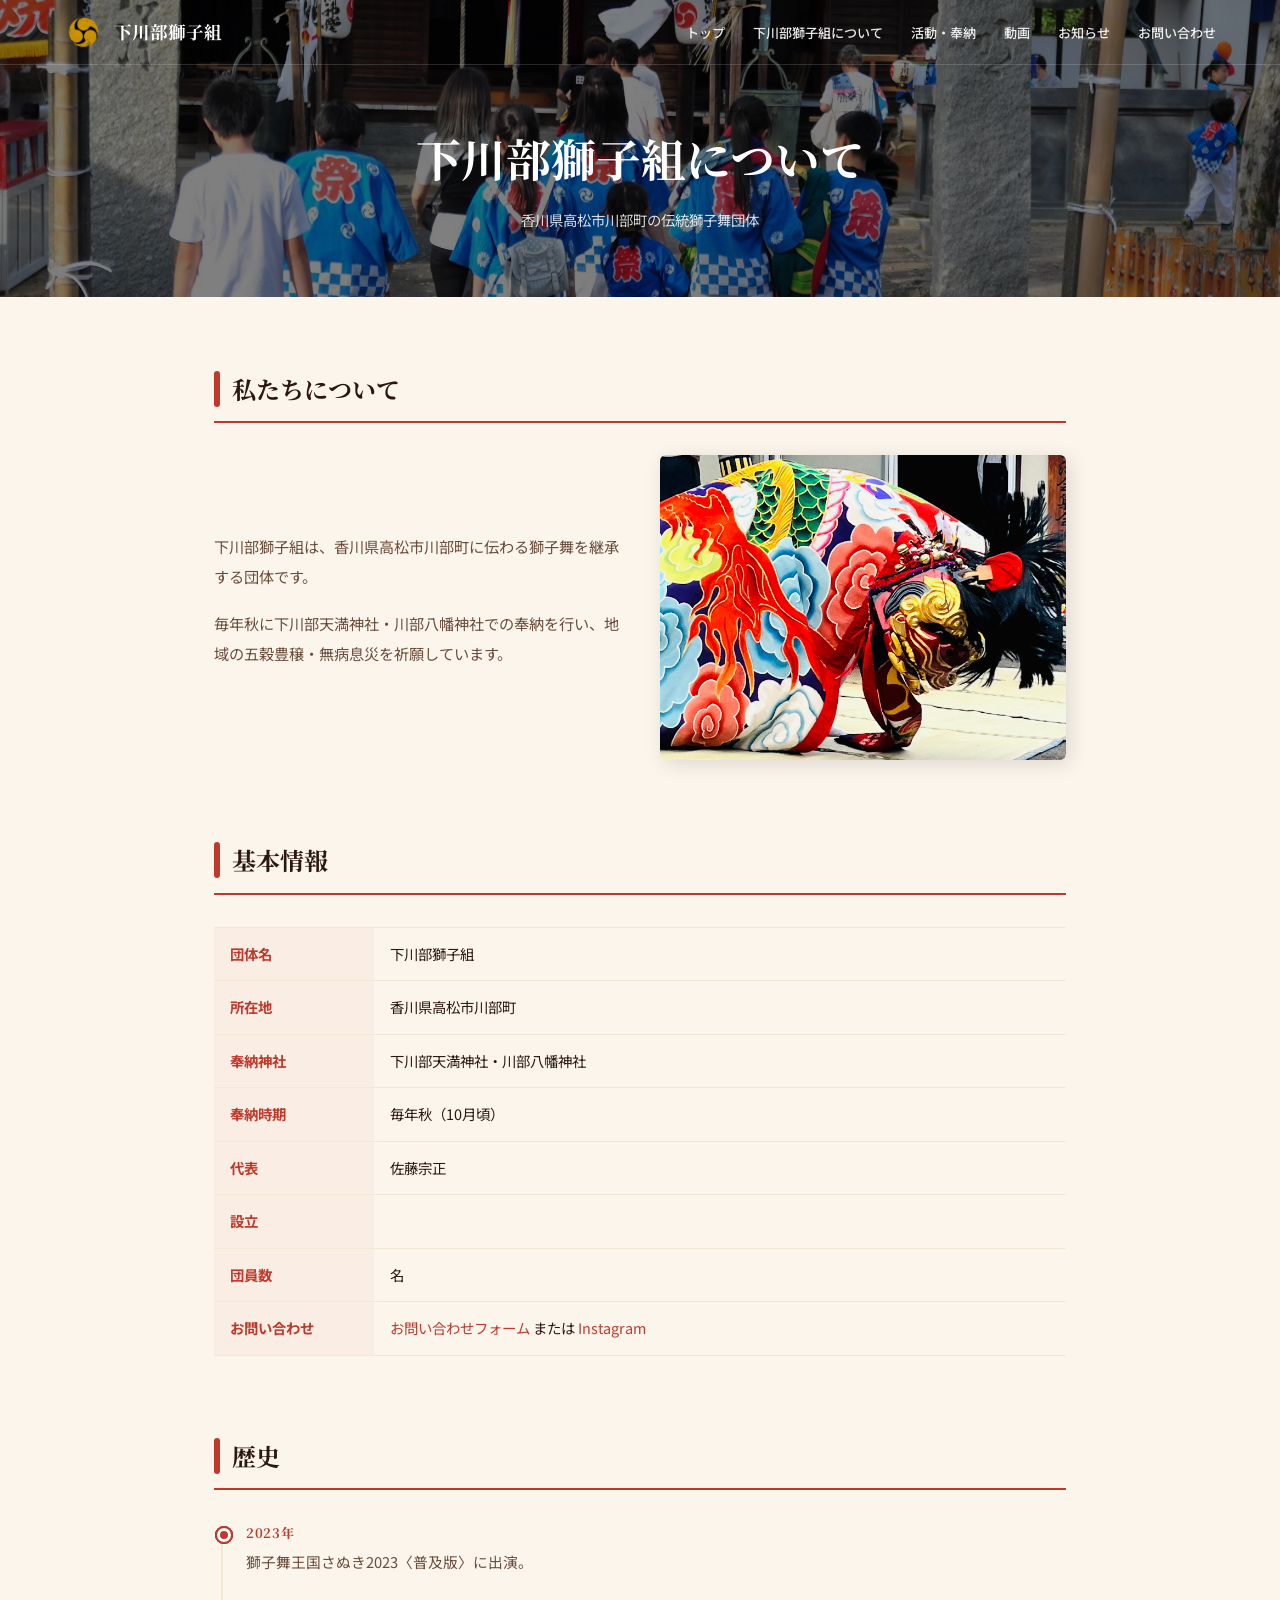
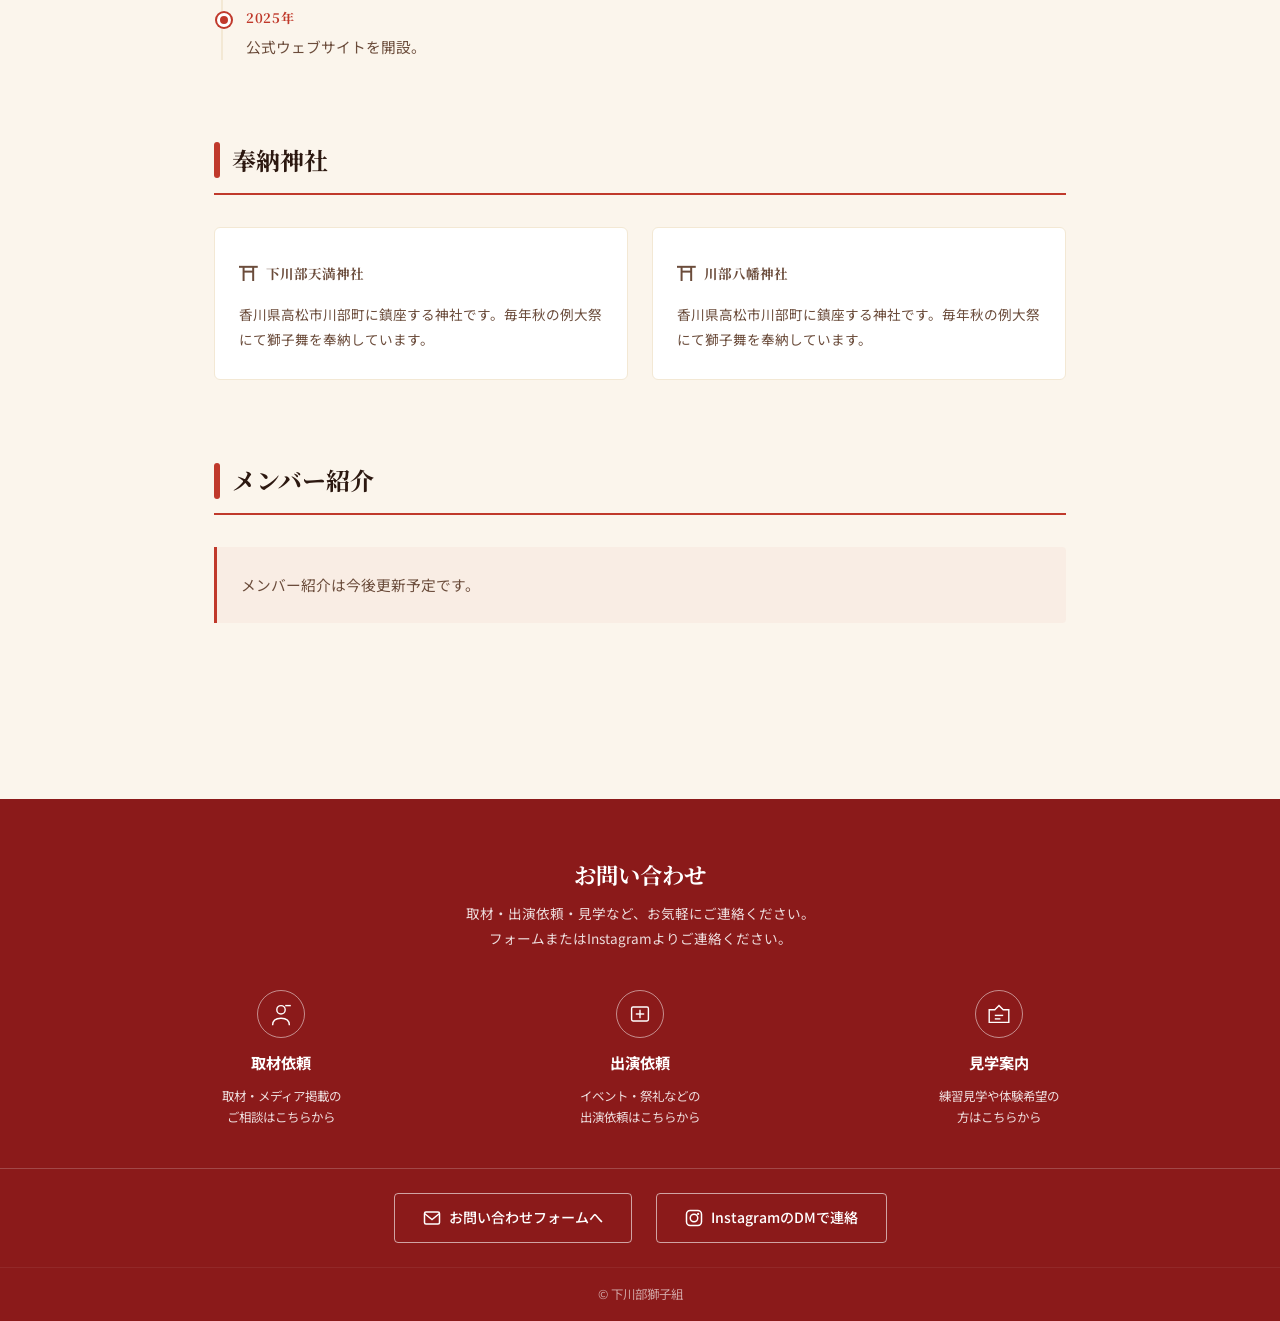
==== about.html @ dc4bf7c5 "Initial commit: 下川部獅子組 Webサイト Co-Authored-By: Claude Sonnet 4.6 <noreply@anthropic.com>" ====
<!DOCTYPE html>
<html lang="ja">
<head>
  <meta charset="UTF-8">
  <meta name="viewport" content="width=device-width, initial-scale=1.0">
  <title>下川部獅子組について | 下川部獅子組</title>
  <link rel="icon" type="image/png" href="images/kamon.png">
  <link rel="apple-touch-icon" href="images/kamon.png">
  <link rel="stylesheet" href="css/style.css">
  <link rel="preconnect" href="https://fonts.googleapis.com">
  <link rel="preconnect" href="https://fonts.gstatic.com" crossorigin>
  <link href="https://fonts.googleapis.com/css2?family=Noto+Serif+JP:wght@400;600;700&family=Noto+Sans+JP:wght@400;500;700&display=swap" rel="stylesheet">
  <style>
    /* ===== ページヒーロー ===== */
    .page-hero {
      background-color: var(--red);
      background-image: url('images/gallery6.jpg');
      background-size: cover;
      background-position: center 30%;
      position: relative;
      padding: 120px 24px 64px;
      text-align: center;
      color: var(--white);
    }
    .page-hero::before {
      content: '';
      position: absolute;
      inset: 0;
      background: rgba(0,0,0,0.5);
    }
    .page-hero-inner { position: relative; z-index: 1; }
    .page-hero h1 {
      font-family: var(--serif);
      font-size: clamp(1.8rem, 4vw, 2.8rem);
      font-weight: 700;
      margin-bottom: 12px;
    }
    .page-hero p {
      font-size: 0.9rem;
      opacity: 0.85;
    }

    /* ===== ページ本文 ===== */
    .about-body {
      max-width: 900px;
      margin: 0 auto;
      padding: 72px 24px 96px;
    }

    /* セクション見出し */
    .about-section { margin-bottom: 80px; }
    .about-section-title {
      font-family: var(--serif);
      font-size: 1.5rem;
      font-weight: 700;
      color: var(--text);
      padding-bottom: 12px;
      border-bottom: 2px solid var(--red);
      margin-bottom: 32px;
      display: flex;
      align-items: center;
      gap: 12px;
    }
    .about-section-title::before {
      content: '';
      display: inline-block;
      width: 6px;
      height: 1.5em;
      background: var(--red);
      border-radius: 3px;
      flex-shrink: 0;
    }

    /* 概要 */
    .about-summary {
      display: grid;
      grid-template-columns: 1fr 1fr;
      gap: 40px;
      align-items: center;
    }
    .about-summary-text p {
      font-size: 0.95rem;
      line-height: 2;
      color: var(--text-light);
      margin-bottom: 16px;
    }
    .about-summary-img {
      border-radius: 6px;
      overflow: hidden;
      box-shadow: 4px 4px 20px rgba(0,0,0,0.12);
      aspect-ratio: 4/3;
    }
    .about-summary-img img { width: 100%; height: 100%; object-fit: cover; }

    /* 基本情報テーブル */
    .info-table { width: 100%; border-collapse: collapse; }
    .info-table th,
    .info-table td {
      padding: 14px 16px;
      font-size: 0.9rem;
      border-bottom: 1px solid var(--cream-dark);
      text-align: left;
      vertical-align: top;
      line-height: 1.7;
    }
    .info-table th {
      width: 160px;
      font-weight: 700;
      color: var(--red);
      background: rgba(192,57,43,0.04);
      white-space: nowrap;
    }
    .info-table tr:first-child th,
    .info-table tr:first-child td { border-top: 1px solid var(--cream-dark); }

    /* 歴史タイムライン */
    .timeline { position: relative; padding-left: 32px; }
    .timeline::before {
      content: '';
      position: absolute;
      left: 7px;
      top: 6px;
      bottom: 0;
      width: 2px;
      background: var(--cream-dark);
    }
    .timeline-item { position: relative; margin-bottom: 32px; }
    .timeline-item::before {
      content: '';
      position: absolute;
      left: -29px;
      top: 6px;
      width: 14px;
      height: 14px;
      border-radius: 50%;
      background: var(--red);
      border: 3px solid var(--white);
      box-shadow: 0 0 0 2px var(--red);
    }
    .timeline-year {
      font-family: var(--serif);
      font-size: 0.82rem;
      font-weight: 700;
      color: var(--red);
      margin-bottom: 4px;
      letter-spacing: 0.05em;
    }
    .timeline-text {
      font-size: 0.92rem;
      line-height: 1.8;
      color: var(--text-light);
    }

    /* メンバー紹介 */
    .members-grid {
      display: grid;
      grid-template-columns: repeat(auto-fill, minmax(180px, 1fr));
      gap: 24px;
    }
    .member-card {
      text-align: center;
    }
    .member-photo {
      width: 120px;
      height: 120px;
      border-radius: 50%;
      object-fit: cover;
      margin: 0 auto 12px;
      display: block;
      background: var(--cream-dark);
      border: 3px solid var(--white);
      box-shadow: 0 3px 12px rgba(0,0,0,0.1);
    }
    .member-photo-placeholder {
      width: 120px;
      height: 120px;
      border-radius: 50%;
      margin: 0 auto 12px;
      display: flex;
      align-items: center;
      justify-content: center;
      background: var(--cream-dark);
      border: 3px solid var(--white);
      box-shadow: 0 3px 12px rgba(0,0,0,0.1);
      color: var(--text-light);
      font-size: 2.5rem;
    }
    .member-name {
      font-family: var(--serif);
      font-size: 1rem;
      font-weight: 700;
      color: var(--text);
      margin-bottom: 4px;
    }
    .member-role {
      font-size: 0.78rem;
      color: var(--red);
      font-weight: 600;
      margin-bottom: 6px;
    }
    .member-note {
      font-size: 0.78rem;
      color: var(--text-light);
      line-height: 1.6;
    }

    /* 奉納神社 */
    .shrine-cards {
      display: grid;
      grid-template-columns: 1fr 1fr;
      gap: 24px;
    }
    .shrine-card {
      border: 1.5px solid var(--cream-dark);
      border-radius: 6px;
      padding: 28px 24px;
      background: var(--white);
    }
    .shrine-card-name {
      font-family: var(--serif);
      font-size: 1.1rem;
      font-weight: 700;
      color: var(--text);
      margin-bottom: 12px;
      display: flex;
      align-items: center;
      gap: 8px;
    }
    .shrine-card-name::before {
      content: '⛩';
      font-size: 1.2rem;
    }
    .shrine-card p {
      font-size: 0.85rem;
      color: var(--text-light);
      line-height: 1.8;
    }

    /* レスポンシブ */
    @media (max-width: 640px) {
      .about-summary { grid-template-columns: 1fr; }
      .about-summary-img { order: -1; }
      .shrine-cards { grid-template-columns: 1fr; }
      .info-table th { width: 100px; }
    }
  </style>
</head>
<body>

  <header class="site-header scrolled">
    <div class="header-inner">
      <a href="index.html" class="site-logo">
        <img src="images/kamon.png" alt="下川部獅子組 家紋" class="kamon">
        <span class="site-name">下川部獅子組</span>
      </a>
      <nav class="global-nav">
        <ul>
          <li><a href="index.html">トップ</a></li>
          <li><a href="about.html" class="active">下川部獅子組について</a></li>
          <li><a href="index.html#activities">活動・奉納</a></li>
          <li><a href="index.html#video">動画</a></li>
          <li><a href="index.html#news">お知らせ</a></li>
          <li><a href="contact.html">お問い合わせ</a></li>
        </ul>
      </nav>
      <button class="hamburger" id="hamburger" aria-label="メニューを開く">
        <span></span><span></span><span></span>
      </button>
    </div>
  </header>

  <!-- ページヒーロー -->
  <div class="page-hero">
    <div class="page-hero-inner">
      <h1>下川部獅子組について</h1>
      <p>香川県高松市川部町の伝統獅子舞団体</p>
    </div>
  </div>

  <div class="about-body">

    <!-- 概要 -->
    <section class="about-section">
      <h2 class="about-section-title">私たちについて</h2>
      <div class="about-summary">
        <div class="about-summary-text">
          <p>下川部獅子組は、香川県高松市川部町に伝わる獅子舞を継承する団体です。</p>
          <p>毎年秋に下川部天満神社・川部八幡神社での奉納を行い、地域の五穀豊穣・無病息災を祈願しています。</p>
          <p><!-- 設立の経緯や活動への思いなどを追記してください --></p>
        </div>
        <div class="about-summary-img">
          <img src="images/gallery4.jpg" alt="下川部獅子組">
        </div>
      </div>
    </section>

    <!-- 基本情報 -->
    <section class="about-section">
      <h2 class="about-section-title">基本情報</h2>
      <table class="info-table">
        <tr>
          <th>団体名</th>
          <td>下川部獅子組</td>
        </tr>
        <tr>
          <th>所在地</th>
          <td>香川県高松市川部町</td>
        </tr>
        <tr>
          <th>奉納神社</th>
          <td>下川部天満神社・川部八幡神社</td>
        </tr>
        <tr>
          <th>奉納時期</th>
          <td>毎年秋（10月頃）</td>
        </tr>
        <tr>
          <th>代表</th>
          <td>佐藤宗正</td>
        </tr>
        <tr>
          <th>設立</th>
          <td><!-- 設立年を記入 --></td>
        </tr>
        <tr>
          <th>団員数</th>
          <td><!-- 団員数を記入 -->名</td>
        </tr>
        <tr>
          <th>お問い合わせ</th>
          <td>
            <a href="contact.html" style="color:var(--red);">お問い合わせフォーム</a> または
            <a href="https://www.instagram.com/shimokawanabe/" target="_blank" rel="noopener" style="color:var(--red);">Instagram</a>
          </td>
        </tr>
      </table>
    </section>

    <!-- 歴史 -->
    <section class="about-section">
      <h2 class="about-section-title">歴史</h2>
      <div class="timeline">
        <div class="timeline-item">
          <p class="timeline-year"><!-- 年 --></p>
          <p class="timeline-text"><!-- 創設・起源などを記入 --></p>
        </div>
        <div class="timeline-item">
          <p class="timeline-year"><!-- 年 --></p>
          <p class="timeline-text"><!-- 主な出来事を記入 --></p>
        </div>
        <div class="timeline-item">
          <p class="timeline-year"><!-- 年 --></p>
          <p class="timeline-text"><!-- 主な出来事を記入 --></p>
        </div>
        <div class="timeline-item">
          <p class="timeline-year">2023年</p>
          <p class="timeline-text">獅子舞王国さぬき2023〈普及版〉に出演。</p>
        </div>
        <div class="timeline-item">
          <p class="timeline-year">2025年</p>
          <p class="timeline-text">公式ウェブサイトを開設。</p>
        </div>
      </div>
    </section>

    <!-- 奉納神社 -->
    <section class="about-section">
      <h2 class="about-section-title">奉納神社</h2>
      <div class="shrine-cards">
        <div class="shrine-card">
          <p class="shrine-card-name">下川部天満神社</p>
          <p>香川県高松市川部町に鎮座する神社です。毎年秋の例大祭にて獅子舞を奉納しています。</p>
        </div>
        <div class="shrine-card">
          <p class="shrine-card-name">川部八幡神社</p>
          <p>香川県高松市川部町に鎮座する神社です。毎年秋の例大祭にて獅子舞を奉納しています。</p>
        </div>
      </div>
    </section>

    <!-- メンバー紹介 -->
    <section class="about-section">
      <h2 class="about-section-title">メンバー紹介</h2>
      <p style="font-size:0.92rem;color:var(--text-light);line-height:1.9;padding:24px;background:rgba(192,57,43,0.04);border-left:3px solid var(--red);border-radius:0 4px 4px 0;">
        メンバー紹介は今後更新予定です。
      </p>
    </section>

  </div>

  <footer class="site-footer" id="contact">
    <div class="footer-top">
      <p class="footer-lead">お問い合わせ</p>
      <p class="footer-sub">取材・出演依頼・見学など、お気軽にご連絡ください。<br>フォームまたはInstagramよりご連絡ください。</p>
      <div class="footer-cols">
        <div class="footer-col">
          <div class="footer-col-icon">
            <svg viewBox="0 0 40 40"><circle cx="20" cy="14" r="6" fill="none" stroke="white" stroke-width="2"/><path d="M8 36 Q8 26 20 26 Q32 26 32 36" fill="none" stroke="white" stroke-width="2"/><line x1="26" y1="8" x2="34" y2="8" stroke="white" stroke-width="2"/></svg>
          </div>
          <p class="footer-col-title">取材依頼</p>
          <p class="footer-col-text">取材・メディア掲載の<br>ご相談はこちらから</p>
        </div>
        <div class="footer-col">
          <div class="footer-col-icon">
            <svg viewBox="0 0 40 40"><rect x="8" y="10" width="24" height="20" rx="2" fill="none" stroke="white" stroke-width="2"/><line x1="14" y1="20" x2="26" y2="20" stroke="white" stroke-width="2"/><line x1="20" y1="14" x2="20" y2="26" stroke="white" stroke-width="2"/></svg>
          </div>
          <p class="footer-col-title">出演依頼</p>
          <p class="footer-col-text">イベント・祭礼などの<br>出演依頼はこちらから</p>
        </div>
        <div class="footer-col">
          <div class="footer-col-icon">
            <svg viewBox="0 0 40 40"><path d="M20 8 L26 14 L34 14 L34 32 L6 32 L6 14 L14 14 Z" fill="none" stroke="white" stroke-width="2"/><line x1="14" y1="22" x2="26" y2="22" stroke="white" stroke-width="2"/><line x1="14" y1="27" x2="22" y2="27" stroke="white" stroke-width="2"/></svg>
          </div>
          <p class="footer-col-title">見学案内</p>
          <p class="footer-col-text">練習見学や体験希望の<br>方はこちらから</p>
        </div>
      </div>
    </div>
    <div class="footer-bottom">
      <a href="contact.html" class="footer-btn">
        <svg viewBox="0 0 24 24" class="footer-btn-icon"><rect x="2" y="4" width="20" height="16" rx="2" fill="none" stroke="currentColor" stroke-width="2"/><path d="M2 6 L12 14 L22 6" fill="none" stroke="currentColor" stroke-width="2"/></svg>
        お問い合わせフォームへ
      </a>
      <a href="https://www.instagram.com/shimokawanabe/" target="_blank" rel="noopener" class="footer-btn">
        <svg viewBox="0 0 24 24" class="footer-btn-icon"><rect x="2" y="2" width="20" height="20" rx="5" fill="none" stroke="currentColor" stroke-width="2"/><circle cx="12" cy="12" r="5" fill="none" stroke="currentColor" stroke-width="2"/><circle cx="17.5" cy="6.5" r="1.5" fill="currentColor"/></svg>
        InstagramのDMで連絡
      </a>
    </div>
    <p class="footer-copy">© 下川部獅子組</p>
  </footer>

  <script src="js/main.js"></script>
</body>
</html>
---- css/style.css ----
/* ===== リセット & ベース ===== */
*, *::before, *::after { box-sizing: border-box; margin: 0; padding: 0; }

:root {
  --red:        #C0392B;
  --red-dark:   #8B1A1A;
  --red-light:  rgba(192, 57, 43, 0.08);
  --gold:       #C9A84C;
  --cream:      #FBF5EC;
  --cream-dark: #F3E8D4;
  --text:       #2C1810;
  --text-light: #6B4C3B;
  --white:      #FFFFFF;
  --serif:      'Noto Serif JP', serif;
  --sans:       'Noto Sans JP', sans-serif;
}

html { scroll-behavior: smooth; }

body {
  font-family: var(--sans);
  background: var(--cream);
  color: var(--text);
  line-height: 1.7;
}

img { display: block; max-width: 100%; height: auto; object-fit: cover; }
a { text-decoration: none; color: inherit; }
ul { list-style: none; }

/* ===== ヘッダー ===== */
.site-header {
  position: fixed;
  top: 0;
  left: 0;
  right: 0;
  z-index: 100;
  background: transparent;
  border-bottom: 1px solid rgba(255,255,255,0.15);
  transition: background 0.35s, border-color 0.35s, box-shadow 0.35s;
}
.site-header.scrolled {
  background: var(--white);
  border-bottom-color: var(--red);
  box-shadow: 0 2px 12px rgba(0,0,0,0.08);
}

.header-inner {
  max-width: 1200px;
  margin: 0 auto;
  padding: 0 24px;
  height: 64px;
  display: flex;
  align-items: center;
  justify-content: space-between;
  gap: 24px;
}

.site-logo {
  display: flex;
  align-items: center;
  gap: 10px;
  flex-shrink: 0;
}

.kamon { width: 40px; height: 40px; object-fit: contain; }

.site-name {
  font-family: var(--serif);
  font-size: 1.1rem;
  font-weight: 700;
  color: var(--white);
  white-space: nowrap;
  transition: color 0.35s;
}
.site-header.scrolled .site-name { color: var(--red); }

.global-nav ul {
  display: flex;
  gap: 28px;
  align-items: center;
}

.global-nav a {
  font-size: 0.82rem;
  font-weight: 500;
  color: rgba(255,255,255,0.9);
  white-space: nowrap;
  padding: 4px 0;
  border-bottom: 2px solid transparent;
  transition: color 0.2s, border-color 0.2s;
}
.global-nav a:hover { color: var(--white); border-bottom-color: rgba(255,255,255,0.7); }
.site-header.scrolled .global-nav a { color: var(--text); }
.site-header.scrolled .global-nav a:hover { color: var(--red); border-bottom-color: var(--red); }

.hamburger {
  display: none;
  flex-direction: column;
  gap: 5px;
  background: none;
  border: none;
  cursor: pointer;
  padding: 4px;
}

.hamburger span {
  display: block;
  width: 24px;
  height: 2px;
  background: var(--white);
  border-radius: 2px;
  transition: transform 0.3s, opacity 0.3s, background 0.35s;
}
.site-header.scrolled .hamburger span { background: var(--text); }

/* ===== セクション共通 ===== */
.section-header {
  display: flex;
  align-items: center;
  gap: 10px;
  margin-bottom: 32px;
}

.section-icon { font-size: 1.4rem; }

.section-title {
  font-family: var(--serif);
  font-size: 1.6rem;
  font-weight: 700;
  color: var(--text);
  position: relative;
}

.section-title::after {
  content: '';
  display: block;
  width: 40px;
  height: 3px;
  background: var(--red);
  margin-top: 6px;
}

.section-footer { text-align: center; margin-top: 32px; }

/* ===== ヒーロー（全画面） ===== */
.hero {
  position: relative;
  height: 100vh;
  min-height: 600px;
  display: flex;
  flex-direction: column;
  justify-content: center;
  overflow: hidden;
}

/* スライドショー */
.hero-slides {
  position: absolute;
  inset: 0;
}
.hero-slide {
  position: absolute;
  inset: 0;
  background-size: cover;
  background-position: center;
  opacity: 0;
  transition: opacity 1.2s ease-in-out;
}
.hero-slide.active { opacity: 1; }

.hero-overlay {
  position: absolute;
  inset: 0;
  background: linear-gradient(
    to bottom,
    rgba(0,0,0,0.45) 0%,
    rgba(0,0,0,0.3) 50%,
    rgba(0,0,0,0.6) 100%
  );
}

/* インジケータードット */
.hero-dots {
  position: absolute;
  bottom: 108px;
  left: 50%;
  transform: translateX(-50%);
  display: flex;
  gap: 8px;
  z-index: 2;
}
.hero-dot {
  width: 8px;
  height: 8px;
  border-radius: 50%;
  background: rgba(255,255,255,0.4);
  transition: background 0.3s, transform 0.3s;
  cursor: pointer;
}
.hero-dot.active {
  background: var(--white);
  transform: scale(1.3);
}

.hero-content {
  position: relative;
  z-index: 1;
  max-width: 1200px;
  width: 100%;
  margin: 0 auto;
  padding: 0 48px;
  padding-bottom: 120px;
}

.hero-catch {
  font-family: var(--serif);
  font-size: 1rem;
  color: rgba(255,255,255,0.85);
  font-weight: 600;
  margin-bottom: 12px;
  letter-spacing: 0.08em;
}

.hero-title {
  font-family: var(--serif);
  font-size: clamp(2.8rem, 6vw, 5rem);
  font-weight: 700;
  color: var(--white);
  line-height: 1.15;
  margin-bottom: 24px;
  text-shadow: 2px 2px 12px rgba(0,0,0,0.4);
}

.hero-desc {
  font-size: 0.92rem;
  color: rgba(255,255,255,0.85);
  line-height: 2;
  margin-bottom: 36px;
}

/* 奉納日ボックス */
.honoubi-box {
  border: 1.5px solid rgba(201,168,76,0.8);
  border-radius: 4px;
  padding: 20px 28px;
  background: rgba(0,0,0,0.35);
  backdrop-filter: blur(4px);
  display: inline-block;
  min-width: 300px;
}

.honoubi-label {
  text-align: center;
  font-size: 0.82rem;
  color: var(--gold);
  font-weight: 700;
  margin-bottom: 16px;
  letter-spacing: 0.1em;
}

.honoubi-dates {
  display: grid;
  grid-template-columns: 1fr 1fr;
  gap: 16px;
  text-align: center;
}

.shrine-name {
  font-size: 0.75rem;
  color: rgba(255,255,255,0.7);
  margin-bottom: 4px;
}

.date-tbd {
  font-family: var(--serif);
  font-size: 1rem;
  font-weight: 700;
  color: var(--white);
  padding: 8px 0;
  border-top: 1px solid rgba(201,168,76,0.4);
}

/* 縦書きキャッチ */
.hero-catchphrase-vertical {
  position: absolute;
  top: 50%;
  right: 48px;
  transform: translateY(-60%);
  writing-mode: vertical-rl;
  font-family: var(--serif);
  font-size: 1.1rem;
  font-weight: 700;
  color: rgba(255,255,255,0.75);
  letter-spacing: 0.2em;
  line-height: 1;
  z-index: 1;
}

/* スクロールヒント */
.hero-scroll-hint {
  position: absolute;
  bottom: 80px;
  left: 50%;
  transform: translateX(-50%);
  z-index: 1;
}
.hero-scroll-hint span {
  display: block;
  width: 1px;
  height: 60px;
  background: rgba(255,255,255,0.5);
  margin: 0 auto;
  animation: scrollLine 1.8s ease-in-out infinite;
}
@keyframes scrollLine {
  0%   { transform: scaleY(0); transform-origin: top; }
  50%  { transform: scaleY(1); transform-origin: top; }
  51%  { transform: scaleY(1); transform-origin: bottom; }
  100% { transform: scaleY(0); transform-origin: bottom; }
}

/* ===== クイックナビ ===== */
.quick-nav {
  background: var(--white);
  border-top: 1px solid var(--cream-dark);
  border-bottom: 1px solid var(--cream-dark);
  display: flex;
  justify-content: center;
  flex-wrap: wrap;
  gap: 0;
  margin-top: 40px;
}

.quick-nav-item {
  display: flex;
  flex-direction: column;
  align-items: center;
  justify-content: center;
  gap: 8px;
  padding: 24px 28px;
  border-right: 1px solid var(--cream-dark);
  text-align: center;
  font-size: 0.78rem;
  color: var(--text-light);
  transition: background 0.2s, color 0.2s;
  flex: 1;
  min-width: 100px;
}

.quick-nav-item:first-child { border-left: 1px solid var(--cream-dark); }

.quick-nav-item:hover {
  background: var(--red-light);
  color: var(--red);
}

.quick-icon {
  width: 36px;
  height: 36px;
  color: var(--red);
}

/* ===== 動画セクション ===== */
.video-section {
  padding: 64px 24px;
  background: var(--cream);
  position: relative;
  overflow: hidden;
}

.video-section::before {
  content: '';
  position: absolute;
  right: 0;
  top: 0;
  width: 45%;
  height: 100%;
  background: linear-gradient(135deg, var(--cream-dark) 0%, var(--cream) 100%);
  clip-path: polygon(10% 0, 100% 0, 100% 100%, 0% 100%);
  pointer-events: none;
}

.video-inner {
  max-width: 1100px;
  margin: 0 auto;
  display: grid;
  grid-template-columns: 1fr 340px;
  gap: 48px;
  align-items: start;
  position: relative;
  z-index: 1;
}

.youtube-thumb-link {
  display: block;
  position: relative;
  border-radius: 6px;
  overflow: hidden;
  box-shadow: 4px 4px 20px rgba(0,0,0,0.15);
  aspect-ratio: 16/9;
}

.youtube-thumb {
  width: 100%;
  height: 100%;
  object-fit: cover;
  display: block;
  transition: transform 0.3s;
}

.youtube-thumb-link:hover .youtube-thumb { transform: scale(1.03); }

.youtube-play-btn {
  position: absolute;
  top: 50%;
  left: 50%;
  transform: translate(-50%, -50%);
  width: 80px;
  height: 56px;
  transition: transform 0.2s, opacity 0.2s;
  opacity: 0.92;
}

.youtube-thumb-link:hover .youtube-play-btn {
  transform: translate(-50%, -50%) scale(1.1);
  opacity: 1;
}

.video-desc {
  font-family: var(--serif);
  font-size: 1.1rem;
  font-weight: 600;
  color: var(--text);
  line-height: 1.7;
  margin-bottom: 24px;
}

.video-links { display: flex; flex-direction: column; gap: 10px; }

.video-link {
  display: flex;
  align-items: center;
  gap: 10px;
  padding: 12px 16px;
  border-radius: 4px;
  font-size: 0.88rem;
  font-weight: 500;
  border: 1.5px solid;
  transition: background 0.2s, color 0.2s;
}

.video-link .link-arrow { margin-left: auto; font-size: 1.2rem; }
.link-icon { width: 20px; height: 20px; flex-shrink: 0; }

.video-link.youtube  { color: #CC0000; border-color: #CC0000; }
.video-link.youtube:hover  { background: #CC0000; color: var(--white); }
.video-link.instagram { color: #C13584; border-color: #C13584; }
.video-link.instagram:hover { background: #C13584; color: var(--white); }
.video-link.videos   { color: var(--red); border-color: var(--red); }
.video-link.videos:hover   { background: var(--red); color: var(--white); }

.shishi-deco {
  position: absolute;
  right: 20px;
  top: 50%;
  transform: translateY(-50%);
  width: 180px;
  height: 180px;
  pointer-events: none;
  opacity: 0.6;
}

/* ===== トップ「について」セクション ===== */
.about-section-top {
  padding: 72px 24px;
  background: var(--white);
}

.about-top-inner {
  max-width: 1100px;
  margin: 0 auto;
  display: grid;
  grid-template-columns: 1fr 1fr;
  gap: 60px;
  align-items: center;
}

.about-top-img {
  border-radius: 6px;
  overflow: hidden;
  box-shadow: 4px 4px 24px rgba(0,0,0,0.14);
  aspect-ratio: 4/3;
}

.about-top-img img {
  width: 100%;
  height: 100%;
  object-fit: cover;
  transition: transform 0.4s;
}

.about-top-img:hover img { transform: scale(1.03); }

.about-top-desc {
  font-size: 0.92rem;
  color: var(--text-light);
  line-height: 2;
  margin-bottom: 24px;
}

.about-top-shrines {
  display: flex;
  flex-direction: column;
  gap: 8px;
  margin-bottom: 28px;
}

.about-top-shrine {
  display: flex;
  align-items: center;
  gap: 8px;
  font-size: 0.88rem;
  font-weight: 600;
  color: var(--text);
}

.shrine-tag { font-size: 1rem; }

@media (max-width: 768px) {
  .about-top-inner {
    grid-template-columns: 1fr;
    gap: 32px;
  }
}

/* ===== ギャラリー ===== */
.gallery-section {
  padding: 64px 24px;
  background: var(--white);
}

.gallery-section .section-header,
.gallery-section .section-footer {
  max-width: 1100px;
  margin-left: auto;
  margin-right: auto;
}

.gallery-grid {
  max-width: 1100px;
  margin: 0 auto;
  display: grid;
  grid-template-columns: repeat(4, 1fr);
  gap: 16px;
}

.gallery-item { cursor: pointer; }

.gallery-item img {
  width: 100%;
  aspect-ratio: 4/3;
  border-radius: 4px;
  box-shadow: 2px 2px 10px rgba(0,0,0,0.1);
  transition: transform 0.25s, box-shadow 0.25s;
}

.gallery-item:hover img {
  transform: scale(1.03);
  box-shadow: 4px 6px 18px rgba(0,0,0,0.18);
}

.gallery-label {
  text-align: center;
  font-size: 0.85rem;
  color: var(--text-light);
  margin-top: 10px;
}

/* ===== お知らせ ===== */
.news-section {
  padding: 64px 24px;
  background: var(--cream);
  position: relative;
  overflow: hidden;
}

.news-deco-bg {
  position: absolute;
  inset: 0;
  background-image: repeating-linear-gradient(
    45deg,
    rgba(192,57,43,0.025) 0px,
    rgba(192,57,43,0.025) 1px,
    transparent 1px,
    transparent 20px
  );
  pointer-events: none;
}

.news-inner {
  max-width: 760px;
  margin: 0 auto;
  position: relative;
  z-index: 1;
}

.news-list { display: flex; flex-direction: column; gap: 0; }

.news-item {
  display: flex;
  align-items: baseline;
  gap: 20px;
  padding: 16px 0;
  border-bottom: 1px solid var(--cream-dark);
}

.news-date {
  font-family: var(--sans);
  font-size: 0.82rem;
  color: var(--text-light);
  white-space: nowrap;
  flex-shrink: 0;
}

.news-text {
  font-size: 0.92rem;
  color: var(--text);
}

.news-floral {
  position: absolute;
  right: 40px;
  top: 50%;
  transform: translateY(-50%);
  width: 120px;
  pointer-events: none;
}

/* ===== ボタン ===== */
.btn-outline {
  display: inline-block;
  padding: 12px 32px;
  border: 2px solid var(--red);
  color: var(--red);
  font-size: 0.9rem;
  font-weight: 600;
  border-radius: 4px;
  transition: background 0.2s, color 0.2s;
}

.btn-outline:hover { background: var(--red); color: var(--white); }

.btn-text {
  display: inline-block;
  padding: 10px 24px;
  background: var(--red);
  color: var(--white);
  font-size: 0.9rem;
  font-weight: 600;
  border-radius: 4px;
  transition: background 0.2s;
}

.btn-text:hover { background: var(--red-dark); }

/* ===== フッター ===== */
.site-footer {
  background: var(--red-dark);
  color: var(--white);
}

.footer-top {
  max-width: 1100px;
  margin: 0 auto;
  padding: 56px 24px 40px;
  text-align: center;
}

.footer-lead {
  font-family: var(--serif);
  font-size: 1.4rem;
  font-weight: 700;
  margin-bottom: 8px;
}

.footer-sub {
  font-size: 0.85rem;
  opacity: 0.85;
  margin-bottom: 40px;
  line-height: 1.8;
}

.footer-cols {
  display: grid;
  grid-template-columns: repeat(3, 1fr);
  gap: 24px;
  text-align: center;
}

.footer-col { display: flex; flex-direction: column; align-items: center; gap: 8px; }

.footer-col-icon {
  width: 48px;
  height: 48px;
  border: 1.5px solid rgba(255,255,255,0.5);
  border-radius: 50%;
  display: flex;
  align-items: center;
  justify-content: center;
  margin-bottom: 4px;
}

.footer-col-icon svg { width: 28px; height: 28px; }

.footer-col-title {
  font-weight: 700;
  font-size: 0.95rem;
  margin-bottom: 2px;
}

.footer-col-text { font-size: 0.78rem; opacity: 0.85; line-height: 1.7; }

.footer-bottom {
  border-top: 1px solid rgba(255,255,255,0.2);
  padding: 24px;
  display: flex;
  justify-content: center;
  gap: 24px;
  flex-wrap: wrap;
}

.footer-btn {
  display: flex;
  align-items: center;
  gap: 8px;
  padding: 12px 28px;
  border: 1.5px solid rgba(255,255,255,0.6);
  color: var(--white);
  font-size: 0.88rem;
  font-weight: 500;
  border-radius: 4px;
  transition: background 0.2s;
}

.footer-btn:hover { background: rgba(255,255,255,0.15); }
.footer-btn-icon { width: 18px; height: 18px; flex-shrink: 0; }

.footer-copy {
  text-align: center;
  padding: 16px 24px;
  font-size: 0.78rem;
  opacity: 0.6;
  border-top: 1px solid rgba(255,255,255,0.1);
}

/* ===== スクロール状態 & ナビアクティブ ===== */
.site-header.scrolled { box-shadow: 0 3px 18px rgba(0,0,0,0.12); }
.global-nav a.active { color: var(--red); border-bottom-color: var(--red); }

@media (max-width: 1024px) {
  .global-nav {
    position: fixed;
    top: 64px;
    left: 0;
    right: 0;
    background: var(--white);
    border-bottom: 2px solid var(--red);
    padding: 16px 24px 24px;
    box-shadow: 0 8px 20px rgba(0,0,0,0.1);
    transform: translateY(-110%);
    transition: transform 0.3s ease;
  }
  .global-nav.open { transform: translateY(0); display: block; }
  .global-nav ul { flex-direction: column; gap: 0; }
  .global-nav a { display: block; padding: 12px 0; border-bottom: 1px solid var(--cream-dark); border-right: none; }
  .global-nav a:last-child { border-bottom: none; }
}

/* ハンバーガー open 状態 */
.hamburger.open span:nth-child(1) { transform: translateY(7px) rotate(45deg); }
.hamburger.open span:nth-child(2) { opacity: 0; }
.hamburger.open span:nth-child(3) { transform: translateY(-7px) rotate(-45deg); }

/* ===== レスポンシブ ===== */
@media (max-width: 1024px) {
  .global-nav { display: none; }
  .hamburger { display: flex; }

  .hero-content {
    grid-template-columns: 1fr;
    padding: 40px 24px 32px;
  }

  .hero-visual { order: -1; }

  .video-inner { grid-template-columns: 1fr; }
  .shishi-deco { display: none; }

  .gallery-grid { grid-template-columns: repeat(2, 1fr); }
  .footer-cols { grid-template-columns: repeat(2, 1fr); }
  .quick-nav-item { padding: 16px 12px; font-size: 0.72rem; }
}

@media (max-width: 640px) {
  .gallery-grid { grid-template-columns: repeat(2, 1fr); gap: 10px; }
  .footer-cols { grid-template-columns: repeat(2, 1fr); }
  .footer-bottom { flex-direction: column; align-items: center; }
  .honoubi-box { min-width: unset; width: 100%; }
  .quick-nav { flex-wrap: wrap; }
  .quick-nav-item { flex: 1 0 calc(33.33% - 2px); border-left: none; border-right: 1px solid var(--cream-dark); }

  .video-section::before { display: none; }
}
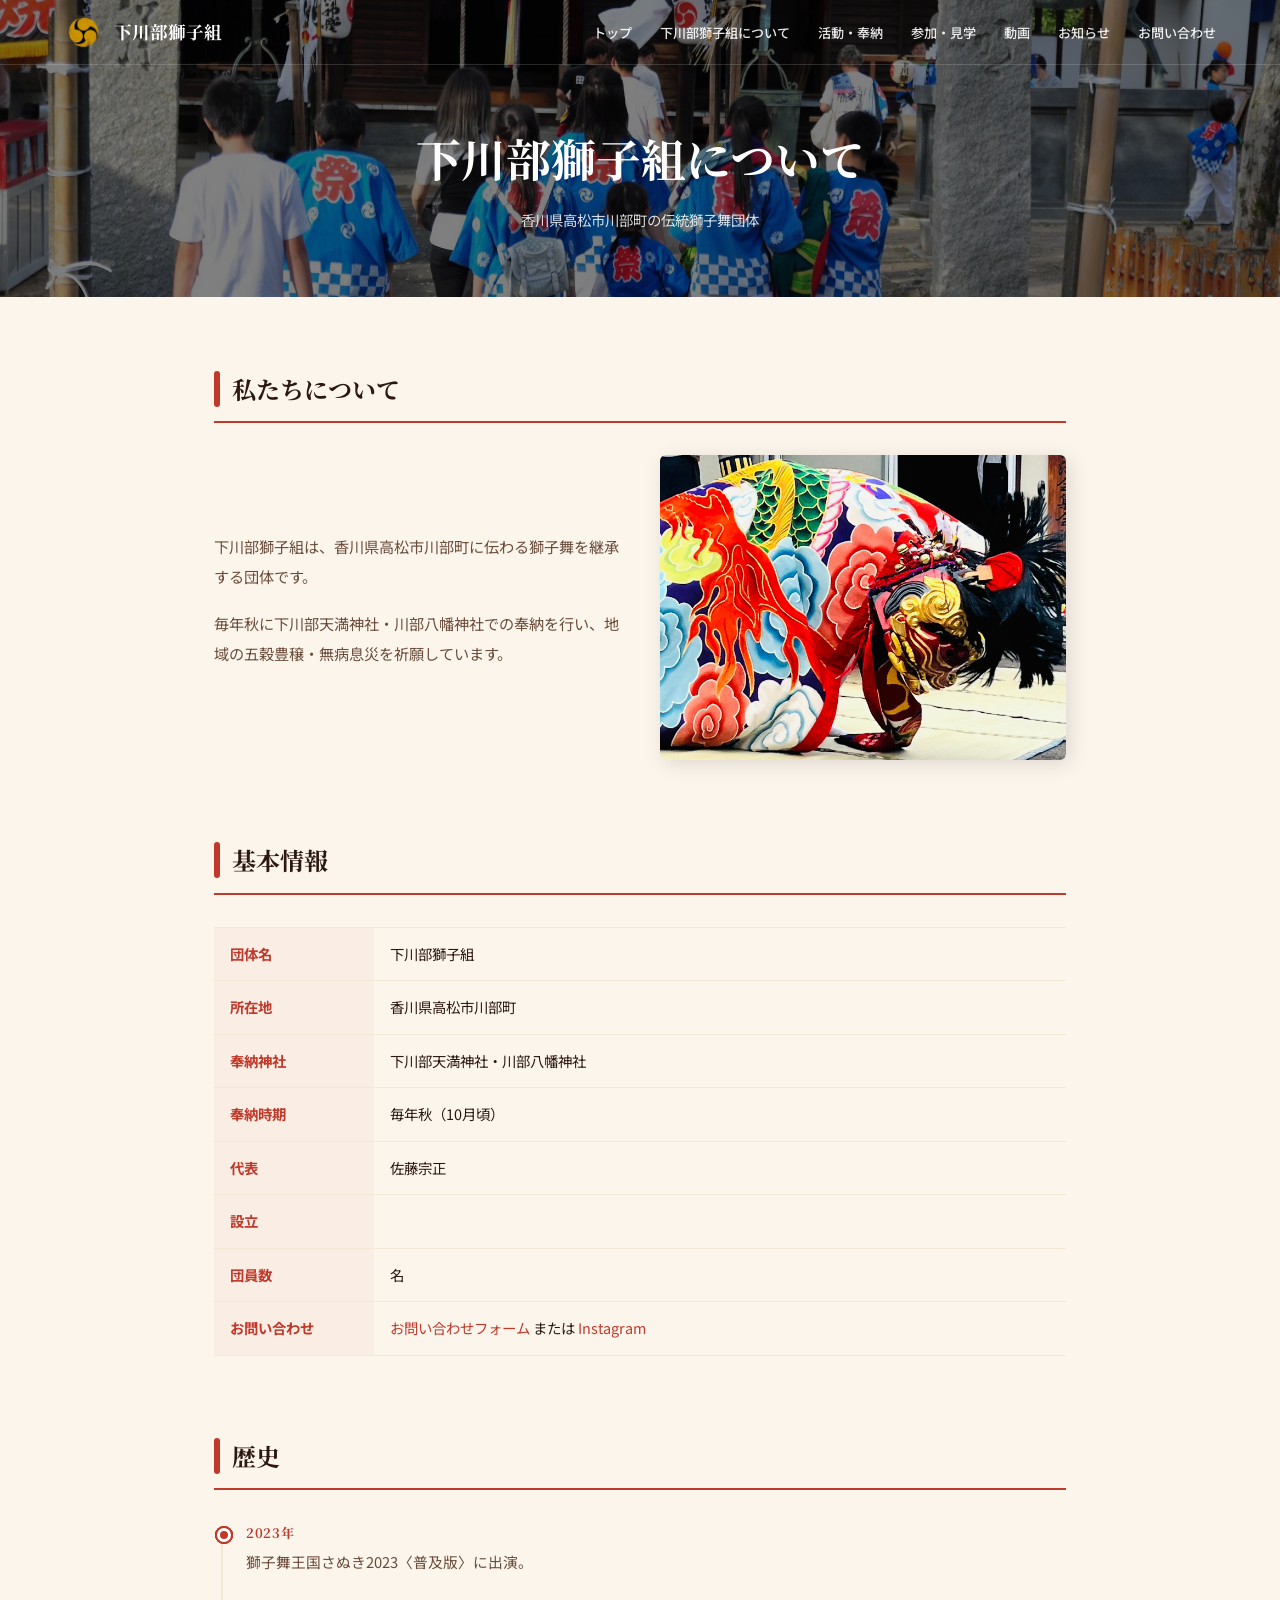
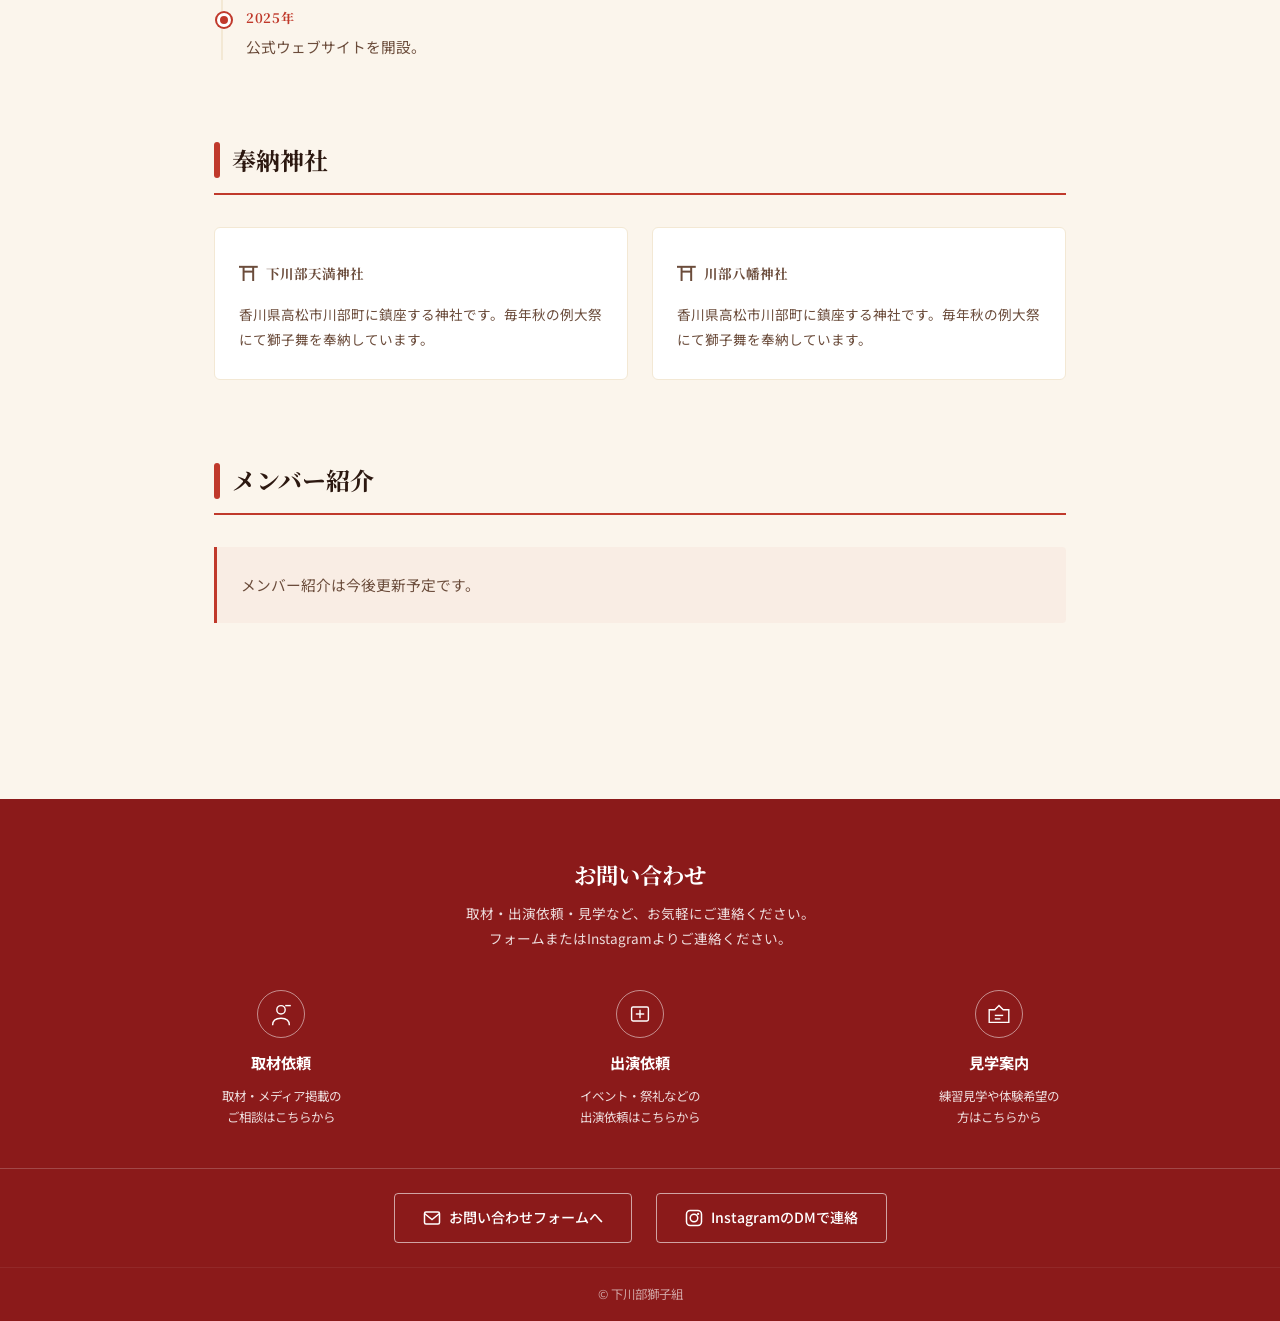
==== commit 68973cc7: "Add participation and visit guide" ====
--- a/about.html
+++ b/about.html
@@ -3,6 +3,14 @@
 <head>
   <meta charset="UTF-8">
   <meta name="viewport" content="width=device-width, initial-scale=1.0">
+  <!-- Google Analytics 4: 下川部獅子組専用プロパティ -->
+  <script async src="https://www.googletagmanager.com/gtag/js?id=G-RFZ9QPK85W"></script>
+  <script>
+    window.dataLayer = window.dataLayer || [];
+    function gtag(){dataLayer.push(arguments);}
+    gtag('js', new Date());
+    gtag('config', 'G-RFZ9QPK85W');
+  </script>
   <title>下川部獅子組について | 下川部獅子組</title>
   <link rel="icon" type="image/png" href="images/kamon.png">
   <link rel="apple-touch-icon" href="images/kamon.png">
@@ -258,6 +266,7 @@
           <li><a href="index.html">トップ</a></li>
           <li><a href="about.html" class="active">下川部獅子組について</a></li>
           <li><a href="index.html#activities">活動・奉納</a></li>
+          <li><a href="join.html">参加・見学</a></li>
           <li><a href="index.html#video">動画</a></li>
           <li><a href="index.html#news">お知らせ</a></li>
           <li><a href="contact.html">お問い合わせ</a></li>
--- a/css/style.css
+++ b/css/style.css
@@ -812,3 +812,300 @@
 
   .video-section::before { display: none; }
 }
+/* ============================================
+   追加CSS — css/style.css の【末尾】に貼り付けてください
+   （既存のスタイルは変更しません。追記のみ）
+   2026-08-04 追加：活動・奉納セクション／奉納日の曜日表記
+   ============================================ */
+
+/* 奉納日ボックス内の曜日 */
+.date-week {
+  font-size: 0.78em;
+  font-weight: 400;
+  opacity: 0.85;
+}
+
+/* ===== 活動・奉納セクション ===== */
+.activities-section {
+  padding: 72px 24px;
+  background: var(--cream);
+  position: relative;
+}
+
+.activities-inner {
+  max-width: 1100px;
+  margin: 0 auto;
+}
+
+.activities-lead {
+  font-size: 0.92rem;
+  color: var(--text-light);
+  line-height: 2;
+  margin-bottom: 40px;
+}
+
+/* 奉納日カード */
+.honou-cards {
+  display: grid;
+  grid-template-columns: 1fr 1fr;
+  gap: 24px;
+  margin-bottom: 48px;
+}
+
+.honou-card {
+  background: var(--white);
+  border: 1px solid var(--cream-dark);
+  border-top: 4px solid var(--red);
+  border-radius: 4px;
+  padding: 28px 24px;
+  box-shadow: 2px 2px 12px rgba(0,0,0,0.05);
+  transition: transform 0.25s, box-shadow 0.25s;
+}
+
+.honou-card:hover {
+  transform: translateY(-3px);
+  box-shadow: 4px 6px 18px rgba(0,0,0,0.1);
+}
+
+.honou-card-label {
+  font-size: 0.72rem;
+  color: var(--gold);
+  font-weight: 700;
+  letter-spacing: 0.1em;
+  margin-bottom: 8px;
+}
+
+.honou-card-shrine {
+  font-family: var(--serif);
+  font-size: 1.25rem;
+  font-weight: 700;
+  color: var(--text);
+  margin-bottom: 10px;
+}
+
+.honou-card-date {
+  font-family: var(--serif);
+  font-size: 1.5rem;
+  font-weight: 700;
+  color: var(--red);
+  padding-bottom: 12px;
+  margin-bottom: 12px;
+  border-bottom: 1px solid var(--cream-dark);
+}
+
+.honou-card-note {
+  font-size: 0.82rem;
+  color: var(--text-light);
+  line-height: 1.8;
+}
+
+/* 年間の流れ */
+.activities-flow {
+  display: grid;
+  grid-template-columns: repeat(3, 1fr);
+  gap: 28px;
+}
+
+.flow-item {
+  display: flex;
+  gap: 14px;
+  align-items: flex-start;
+}
+
+.flow-mark {
+  font-family: var(--serif);
+  font-size: 1.5rem;
+  font-weight: 700;
+  color: var(--red);
+  opacity: 0.35;
+  line-height: 1;
+  flex-shrink: 0;
+}
+
+.flow-title {
+  font-family: var(--serif);
+  font-size: 1rem;
+  font-weight: 700;
+  color: var(--text);
+  margin-bottom: 6px;
+}
+
+.flow-text {
+  font-size: 0.84rem;
+  color: var(--text-light);
+  line-height: 1.9;
+}
+
+/* レスポンシブ */
+@media (max-width: 900px) {
+  .honou-cards { grid-template-columns: 1fr; gap: 16px; }
+  .activities-flow { grid-template-columns: 1fr; gap: 20px; }
+}
+
+@media (max-width: 640px) {
+  .activities-section { padding: 56px 20px; }
+  .honou-card-date { font-size: 1.3rem; }
+}
+/* ============================================
+   追加CSS — css/style.css の【末尾】に貼り付けてください
+   （既存のスタイルは変更しません。追記のみ）
+   2026-08-04 追加：活動・奉納セクション／奉納日の曜日表記
+   ============================================ */
+
+/* ===== 【バグ修正】スマホのメニューが白文字で読めない問題 =====
+   ページ最上部ではヘッダーが透明モード（文字＝白）のため、
+   開いたメニューパネル（白背景）の上で文字が見えなくなっていた。
+   モバイル幅では常に濃い文字色にする。 */
+@media (max-width: 1024px) {
+  .site-header .global-nav a {
+    color: var(--text);
+  }
+  .site-header .global-nav a:hover,
+  .site-header .global-nav a.active {
+    color: var(--red);
+    border-bottom-color: var(--cream-dark);
+  }
+  /* 開いている間はヘッダーも白にして、閉じるボタン（×）を見やすく */
+  .site-header:has(.global-nav.open) {
+    background: var(--white);
+  }
+  .site-header:has(.global-nav.open) .site-name { color: var(--red); }
+  .site-header:has(.global-nav.open) .hamburger span { background: var(--text); }
+}
+
+/* 奉納日ボックス内の曜日 */
+.date-week {
+  font-size: 0.78em;
+  font-weight: 400;
+  opacity: 0.85;
+}
+
+/* ギャラリーを3列に（写真6枚できれいに2段に収める） */
+.gallery-grid-3 {
+  grid-template-columns: repeat(3, 1fr);
+}
+@media (max-width: 900px) {
+  .gallery-grid-3 { grid-template-columns: repeat(2, 1fr); }
+}
+
+/* ===== 活動・奉納セクション ===== */
+.activities-section {
+  padding: 72px 24px;
+  background: var(--cream);
+  position: relative;
+}
+
+.activities-inner {
+  max-width: 1100px;
+  margin: 0 auto;
+}
+
+.activities-lead {
+  font-size: 0.92rem;
+  color: var(--text-light);
+  line-height: 2;
+  margin-bottom: 40px;
+}
+
+/* 奉納日カード */
+.honou-cards {
+  display: grid;
+  grid-template-columns: 1fr 1fr;
+  gap: 24px;
+  margin-bottom: 48px;
+}
+
+.honou-card {
+  background: var(--white);
+  border: 1px solid var(--cream-dark);
+  border-top: 4px solid var(--red);
+  border-radius: 4px;
+  padding: 28px 24px;
+  box-shadow: 2px 2px 12px rgba(0,0,0,0.05);
+  transition: transform 0.25s, box-shadow 0.25s;
+}
+
+.honou-card:hover {
+  transform: translateY(-3px);
+  box-shadow: 4px 6px 18px rgba(0,0,0,0.1);
+}
+
+.honou-card-label {
+  font-size: 0.72rem;
+  color: var(--gold);
+  font-weight: 700;
+  letter-spacing: 0.1em;
+  margin-bottom: 8px;
+}
+
+.honou-card-shrine {
+  font-family: var(--serif);
+  font-size: 1.25rem;
+  font-weight: 700;
+  color: var(--text);
+  margin-bottom: 10px;
+}
+
+.honou-card-date {
+  font-family: var(--serif);
+  font-size: 1.5rem;
+  font-weight: 700;
+  color: var(--red);
+  padding-bottom: 12px;
+  margin-bottom: 12px;
+  border-bottom: 1px solid var(--cream-dark);
+}
+
+.honou-card-note {
+  font-size: 0.82rem;
+  color: var(--text-light);
+  line-height: 1.8;
+}
+
+/* 年間の流れ */
+.activities-flow {
+  display: grid;
+  grid-template-columns: repeat(3, 1fr);
+  gap: 28px;
+}
+
+.flow-item {
+  display: flex;
+  gap: 14px;
+  align-items: flex-start;
+}
+
+.flow-mark {
+  font-family: var(--serif);
+  font-size: 1.5rem;
+  font-weight: 700;
+  color: var(--red);
+  opacity: 0.35;
+  line-height: 1;
+  flex-shrink: 0;
+}
+
+.flow-title {
+  font-family: var(--serif);
+  font-size: 1rem;
+  font-weight: 700;
+  color: var(--text);
+  margin-bottom: 6px;
+}
+
+.flow-text {
+  font-size: 0.84rem;
+  color: var(--text-light);
+  line-height: 1.9;
+}
+
+/* レスポンシブ */
+@media (max-width: 900px) {
+  .honou-cards { grid-template-columns: 1fr; gap: 16px; }
+  .activities-flow { grid-template-columns: 1fr; gap: 20px; }
+}
+
+@media (max-width: 640px) {
+  .activities-section { padding: 56px 20px; }
+  .honou-card-date { font-size: 1.3rem; }
+}
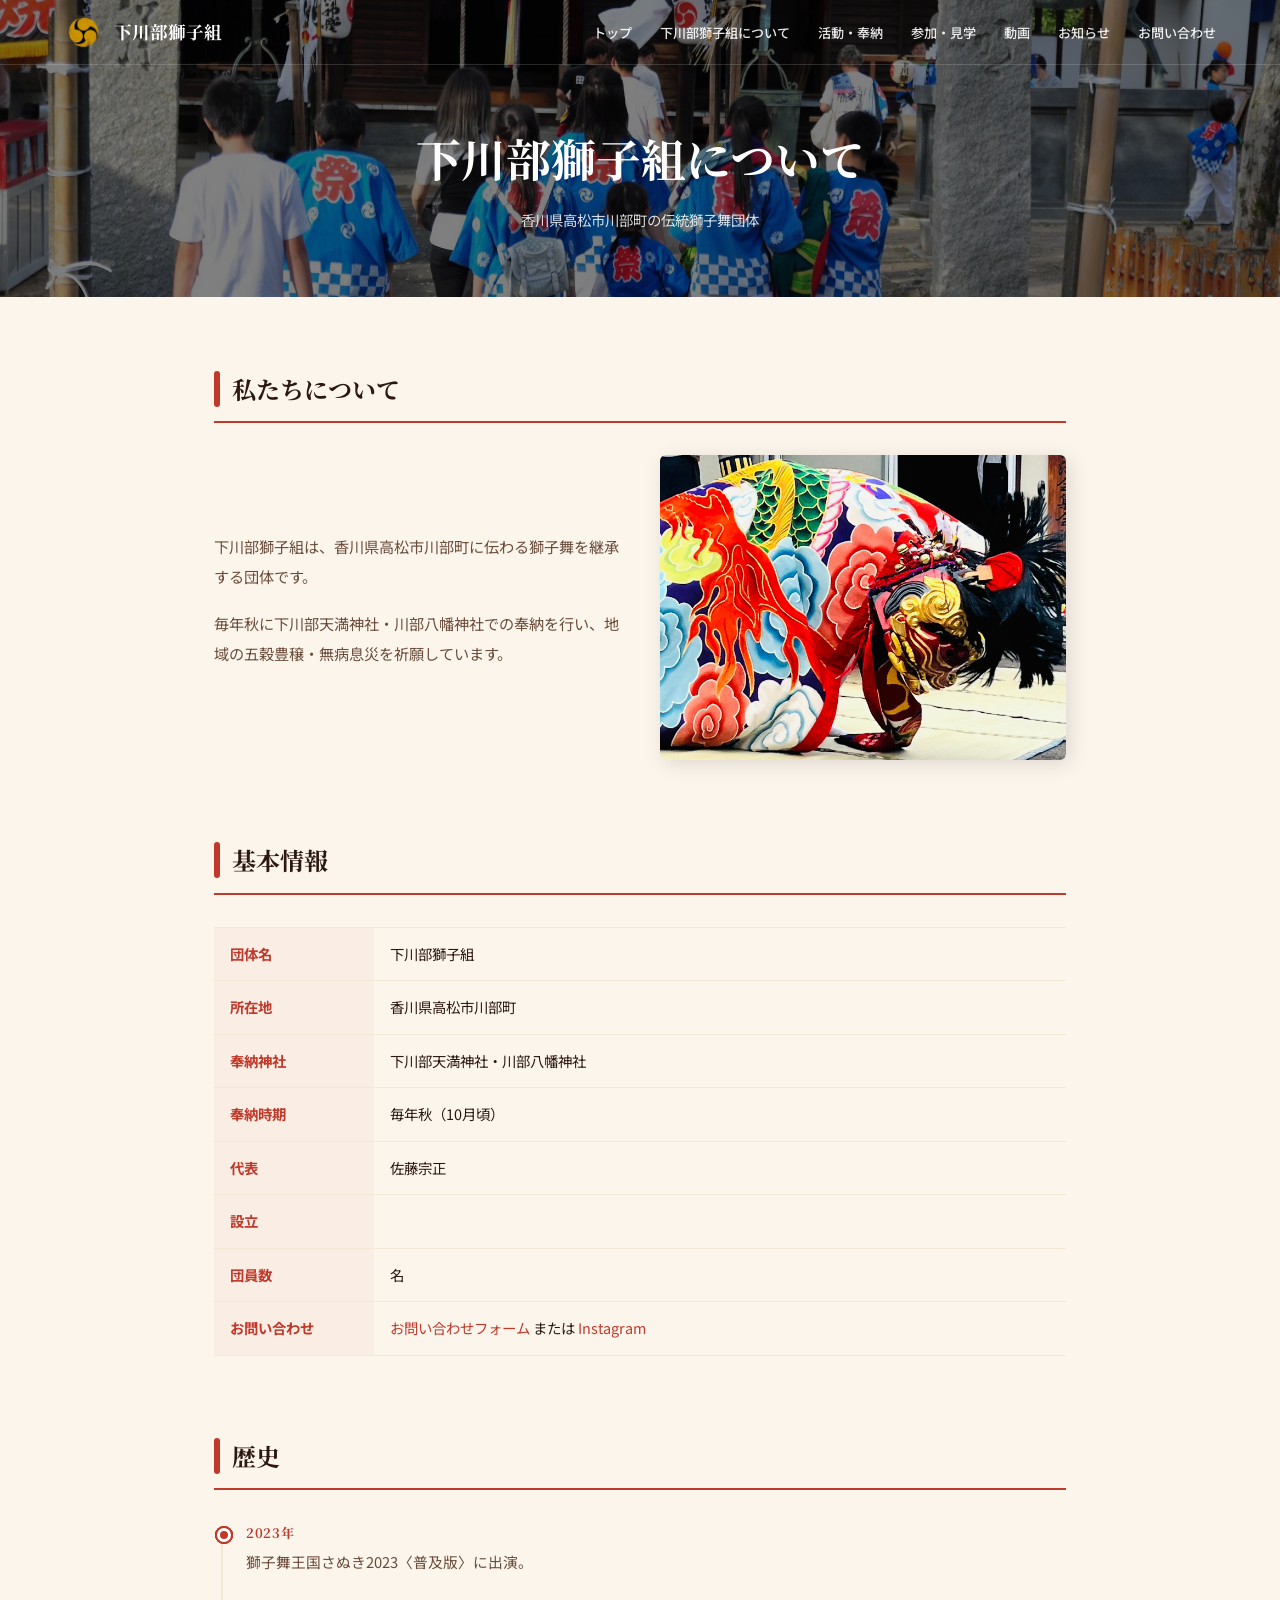
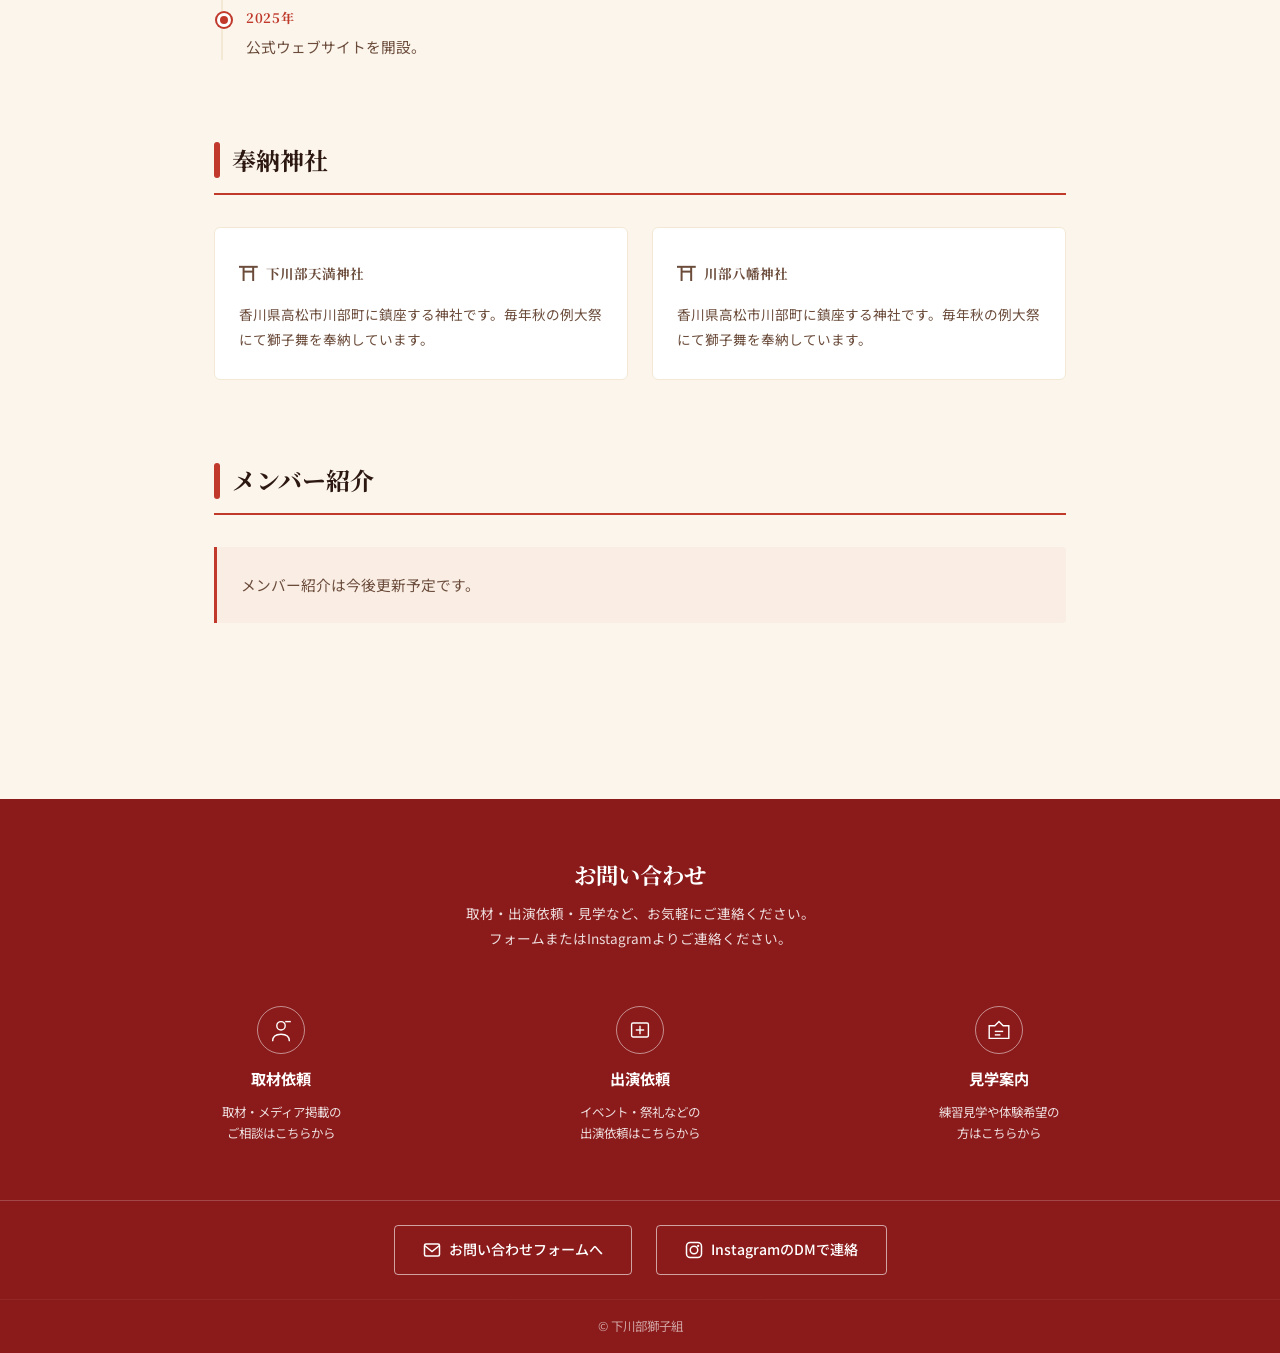
==== commit 2e1b4b4e: "Fix GA4 measurement ID" ====
--- a/about.html
+++ b/about.html
@@ -4,12 +4,12 @@
   <meta charset="UTF-8">
   <meta name="viewport" content="width=device-width, initial-scale=1.0">
   <!-- Google Analytics 4: 下川部獅子組専用プロパティ -->
-  <script async src="https://www.googletagmanager.com/gtag/js?id=G-RFZ9QPK85W"></script>
+  <script async src="https://www.googletagmanager.com/gtag/js?id=G-DZP0Z2H1XE"></script>
   <script>
     window.dataLayer = window.dataLayer || [];
     function gtag(){dataLayer.push(arguments);}
     gtag('js', new Date());
-    gtag('config', 'G-RFZ9QPK85W');
+    gtag('config', 'G-DZP0Z2H1XE');
   </script>
   <title>下川部獅子組について | 下川部獅子組</title>
   <link rel="icon" type="image/png" href="images/kamon.png">
--- a/css/style.css
+++ b/css/style.css
@@ -122,7 +122,8 @@
   margin-bottom: 32px;
 }
 
-.section-icon { font-size: 1.4rem; }
+.section-icon { width: 44px; height: 44px; display: inline-grid; place-items: center; }
+.section-icon img { width: 44px; height: 44px; display: block; object-fit: contain; }
 
 .section-title {
   font-family: var(--serif);
@@ -240,6 +241,13 @@
 }
 
 /* 奉納日ボックス */
+.hero-schedule-row {
+  display: flex;
+  align-items: stretch;
+  gap: 16px;
+  flex-wrap: wrap;
+}
+
 .honoubi-box {
   border: 1.5px solid rgba(201,168,76,0.8);
   border-radius: 4px;
@@ -248,6 +256,53 @@
   backdrop-filter: blur(4px);
   display: inline-block;
   min-width: 300px;
+}
+
+.event-entry-box {
+  width: 220px;
+  padding: 20px 22px;
+  display: flex;
+  flex-direction: column;
+  justify-content: center;
+  border: 1.5px solid rgba(201,168,76,0.8);
+  border-radius: 4px;
+  background: rgba(0,0,0,0.35);
+  backdrop-filter: blur(4px);
+  color: var(--white);
+  transition: background 0.2s, transform 0.2s;
+}
+
+.event-entry-box:hover {
+  background: rgba(0,0,0,0.52);
+  transform: translateY(-2px);
+}
+
+.event-entry-label {
+  color: var(--gold);
+  font-size: 0.72rem;
+  font-weight: 700;
+  letter-spacing: 0.1em;
+  margin-bottom: 5px;
+}
+
+.event-entry-box strong {
+  font-family: var(--serif);
+  font-size: 1rem;
+  line-height: 1.5;
+}
+
+.event-entry-box > span:not(.event-entry-label) {
+  margin-top: 4px;
+  color: rgba(255,255,255,0.82);
+  font-size: 0.75rem;
+}
+
+.event-entry-box em {
+  margin-top: 10px;
+  color: var(--white);
+  font-size: 0.8rem;
+  font-style: normal;
+  font-weight: 700;
 }
 
 .honoubi-label {
@@ -577,6 +632,106 @@
   margin-top: 10px;
 }
 
+/* ギャラリー下の公式ロゴ紹介 */
+.official-logo-note {
+  max-width: 1100px;
+  margin: 44px auto 0;
+  padding: 18px clamp(24px, 5vw, 64px);
+  display: flex;
+  align-items: center;
+  gap: clamp(28px, 6vw, 72px);
+  background: #fbf7ef;
+  border-top: 1px solid #e8ded0;
+  border-bottom: 1px solid #e8ded0;
+}
+
+.official-logo-note__image {
+  width: 90px;
+  height: 165px;
+  flex: 0 0 auto;
+  object-fit: cover;
+  object-position: center;
+}
+
+.official-logo-note__body {
+  flex: 1 1 auto;
+  min-width: 0;
+}
+
+.official-logo-note__label {
+  display: inline-block;
+  margin-bottom: 8px;
+  padding: 4px 12px;
+  color: #fff;
+  background: var(--red);
+  font-size: 0.76rem;
+  font-weight: 700;
+  line-height: 1.4;
+}
+
+.official-logo-note h3 {
+  margin: 0 0 8px;
+  color: var(--text);
+  font-family: var(--serif);
+  font-size: clamp(1.35rem, 2.5vw, 2rem);
+  font-weight: 700;
+  line-height: 1.35;
+}
+
+.official-logo-note p {
+  margin: 0;
+  color: var(--text-light);
+  font-size: 0.95rem;
+  line-height: 1.9;
+}
+
+.sticker-sale-tag {
+  position: relative;
+  width: 58px;
+  min-height: 142px;
+  margin-left: auto;
+  padding: 20px 10px 12px;
+  flex: 0 0 auto;
+  display: flex;
+  align-items: center;
+  justify-content: center;
+  color: var(--gold);
+  background: #111;
+  border: 2px solid var(--gold);
+  outline: 1px solid #111;
+  outline-offset: 3px;
+  font-family: var(--serif);
+  font-size: 0.88rem;
+  font-weight: 700;
+  line-height: 1.55;
+  text-align: center;
+  writing-mode: vertical-rl;
+  letter-spacing: 0.08em;
+}
+
+.sticker-sale-tag::before {
+  content: '';
+  position: absolute;
+  top: 7px;
+  left: 50%;
+  width: 6px;
+  height: 6px;
+  border: 1px solid var(--gold);
+  border-radius: 50%;
+  background: #111;
+  transform: translateX(-50%);
+}
+
+.sticker-sale-tag::after {
+  content: '●';
+  position: absolute;
+  right: 7px;
+  bottom: 5px;
+  color: var(--red);
+  font-size: 0.7rem;
+  writing-mode: horizontal-tb;
+}
+
 /* ===== お知らせ ===== */
 .news-section {
   padding: 64px 24px;
@@ -698,7 +853,22 @@
   text-align: center;
 }
 
-.footer-col { display: flex; flex-direction: column; align-items: center; gap: 8px; }
+.footer-col {
+  display: flex;
+  flex-direction: column;
+  align-items: center;
+  gap: 8px;
+  padding: 16px 12px;
+  border-radius: 4px;
+  transition: background 0.2s, transform 0.2s;
+}
+
+.footer-col:hover,
+.footer-col:focus-visible {
+  background: rgba(255,255,255,0.1);
+  transform: translateY(-2px);
+  outline: none;
+}
 
 .footer-col-icon {
   width: 48px;
@@ -803,10 +973,45 @@
 }
 
 @media (max-width: 640px) {
+  .hero {
+    height: auto;
+    min-height: 100svh;
+    padding-top: 64px;
+    justify-content: flex-start;
+  }
+  .hero-content {
+    padding: 32px 16px 0;
+  }
+  .hero-title {
+    font-size: clamp(2.35rem, 13vw, 3.25rem);
+  }
+  .hero-catchphrase-vertical,
+  .hero-dots,
+  .hero-scroll-hint { display: none; }
   .gallery-grid { grid-template-columns: repeat(2, 1fr); gap: 10px; }
+  .official-logo-note {
+    margin-top: 36px;
+    padding: 18px 20px;
+    gap: 14px;
+  }
+  .official-logo-note__image {
+    width: 64px;
+    height: 117px;
+  }
+  .official-logo-note h3 { font-size: 1.16rem; }
+  .official-logo-note p { font-size: 0.8rem; line-height: 1.7; }
+  .official-logo-note p br { display: none; }
+  .sticker-sale-tag {
+    width: 44px;
+    min-height: 112px;
+    padding: 16px 7px 9px;
+    font-size: 0.72rem;
+  }
   .footer-cols { grid-template-columns: repeat(2, 1fr); }
   .footer-bottom { flex-direction: column; align-items: center; }
   .honoubi-box { min-width: unset; width: 100%; }
+  .hero-schedule-row { width: 100%; }
+  .event-entry-box { width: 100%; }
   .quick-nav { flex-wrap: wrap; }
   .quick-nav-item { flex: 1 0 calc(33.33% - 2px); border-left: none; border-right: 1px solid var(--cream-dark); }
 
@@ -899,6 +1104,49 @@
   line-height: 1.8;
 }
 
+.activities-event-notice {
+  margin: -16px 0 44px;
+  padding: 20px 24px;
+  display: flex;
+  align-items: center;
+  justify-content: space-between;
+  gap: 32px;
+  background: var(--red);
+  color: var(--white);
+  border-radius: 4px;
+  transition: background 0.2s, transform 0.2s;
+}
+
+.activities-event-notice:hover {
+  background: var(--red-dark);
+  transform: translateY(-2px);
+}
+
+.activities-event-notice__label {
+  display: block;
+  margin-bottom: 4px;
+  color: rgba(255,255,255,0.78);
+  font-size: 0.72rem;
+  font-weight: 700;
+  letter-spacing: 0.1em;
+}
+
+.activities-event-notice h3 {
+  font-family: var(--serif);
+  font-size: clamp(1.05rem, 2vw, 1.35rem);
+  line-height: 1.5;
+}
+
+.activities-event-notice p,
+.activities-event-notice__place {
+  font-size: 0.8rem;
+  line-height: 1.8;
+}
+
+.activities-event-notice p { color: rgba(255,255,255,0.82); }
+.activities-event-notice__place { flex: 0 0 auto; text-align: right; }
+.activities-event-notice__place b { color: var(--gold); }
+
 /* 年間の流れ */
 .activities-flow {
   display: grid;
@@ -945,6 +1193,14 @@
 @media (max-width: 640px) {
   .activities-section { padding: 56px 20px; }
   .honou-card-date { font-size: 1.3rem; }
+  .activities-event-notice {
+    margin-top: -8px;
+    padding: 20px;
+    align-items: flex-start;
+    flex-direction: column;
+    gap: 12px;
+  }
+  .activities-event-notice__place { text-align: left; }
 }
 /* ============================================
    追加CSS — css/style.css の【末尾】に貼り付けてください
